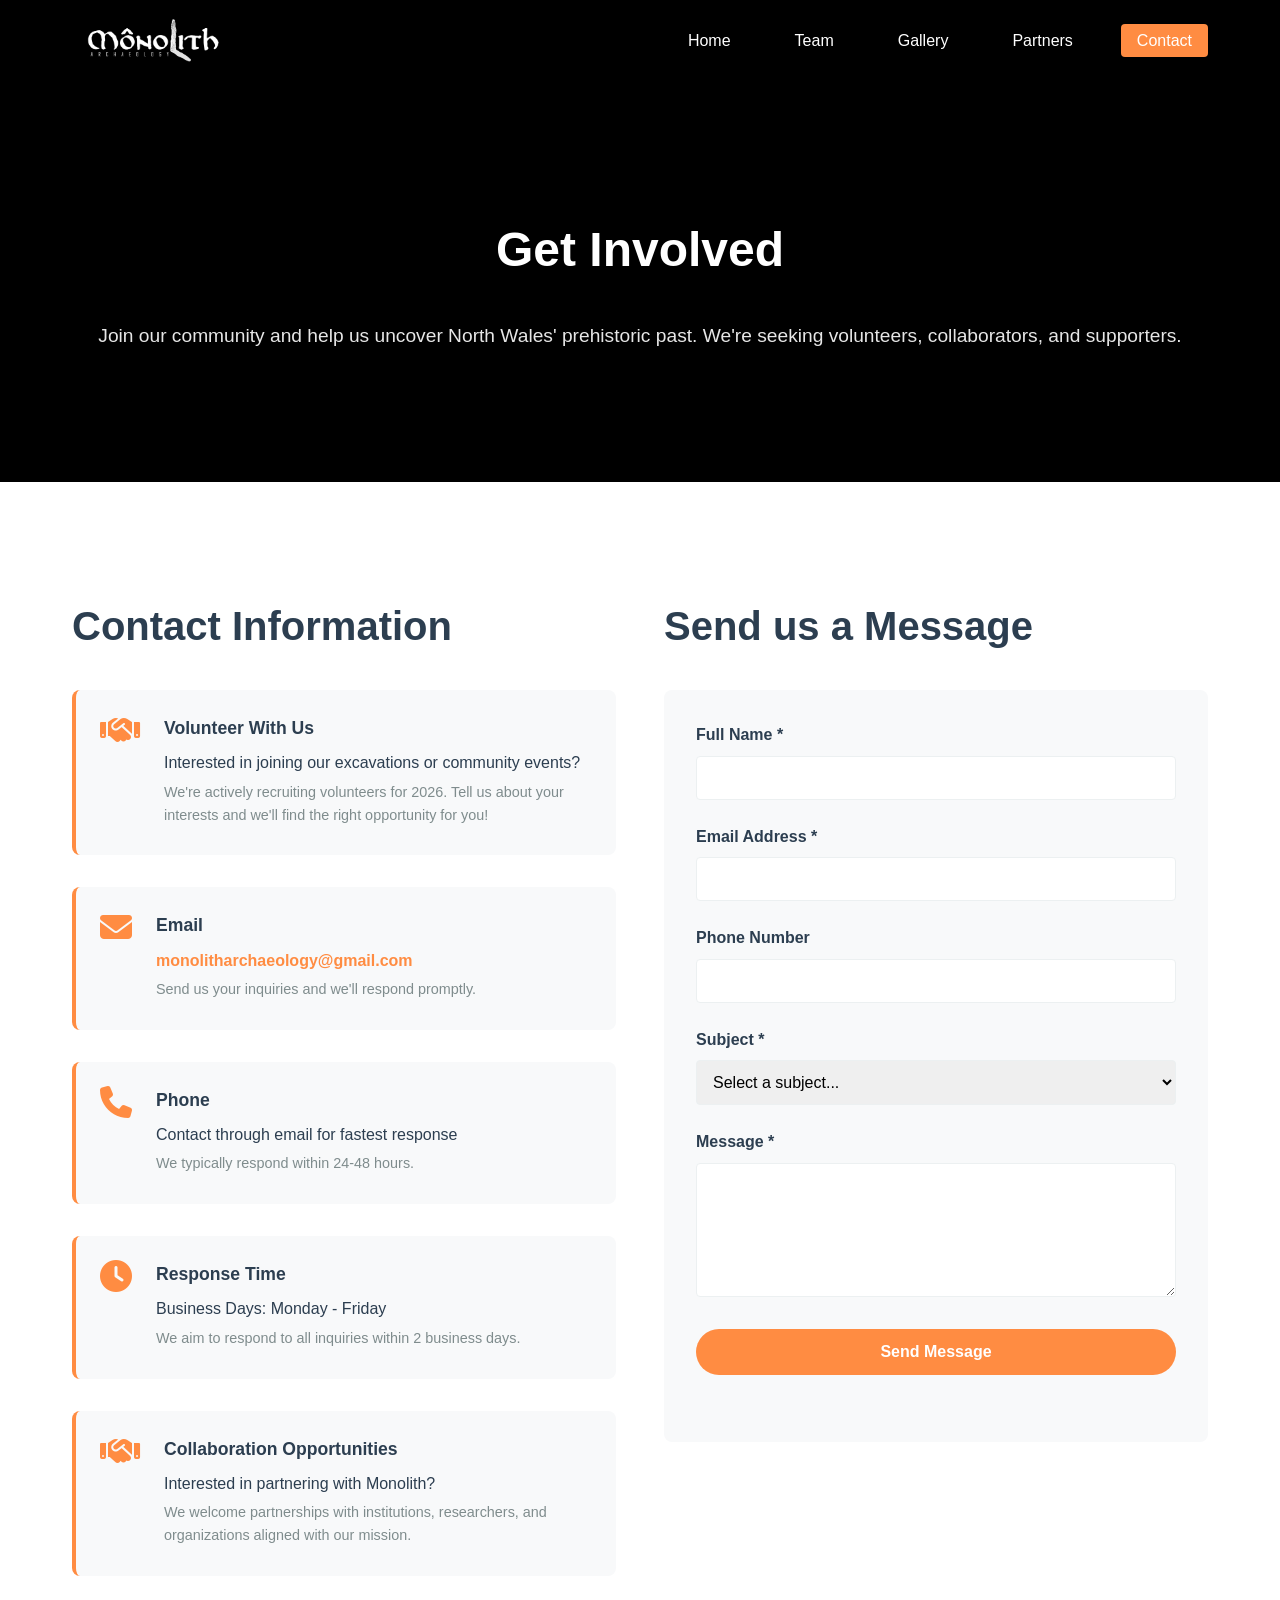
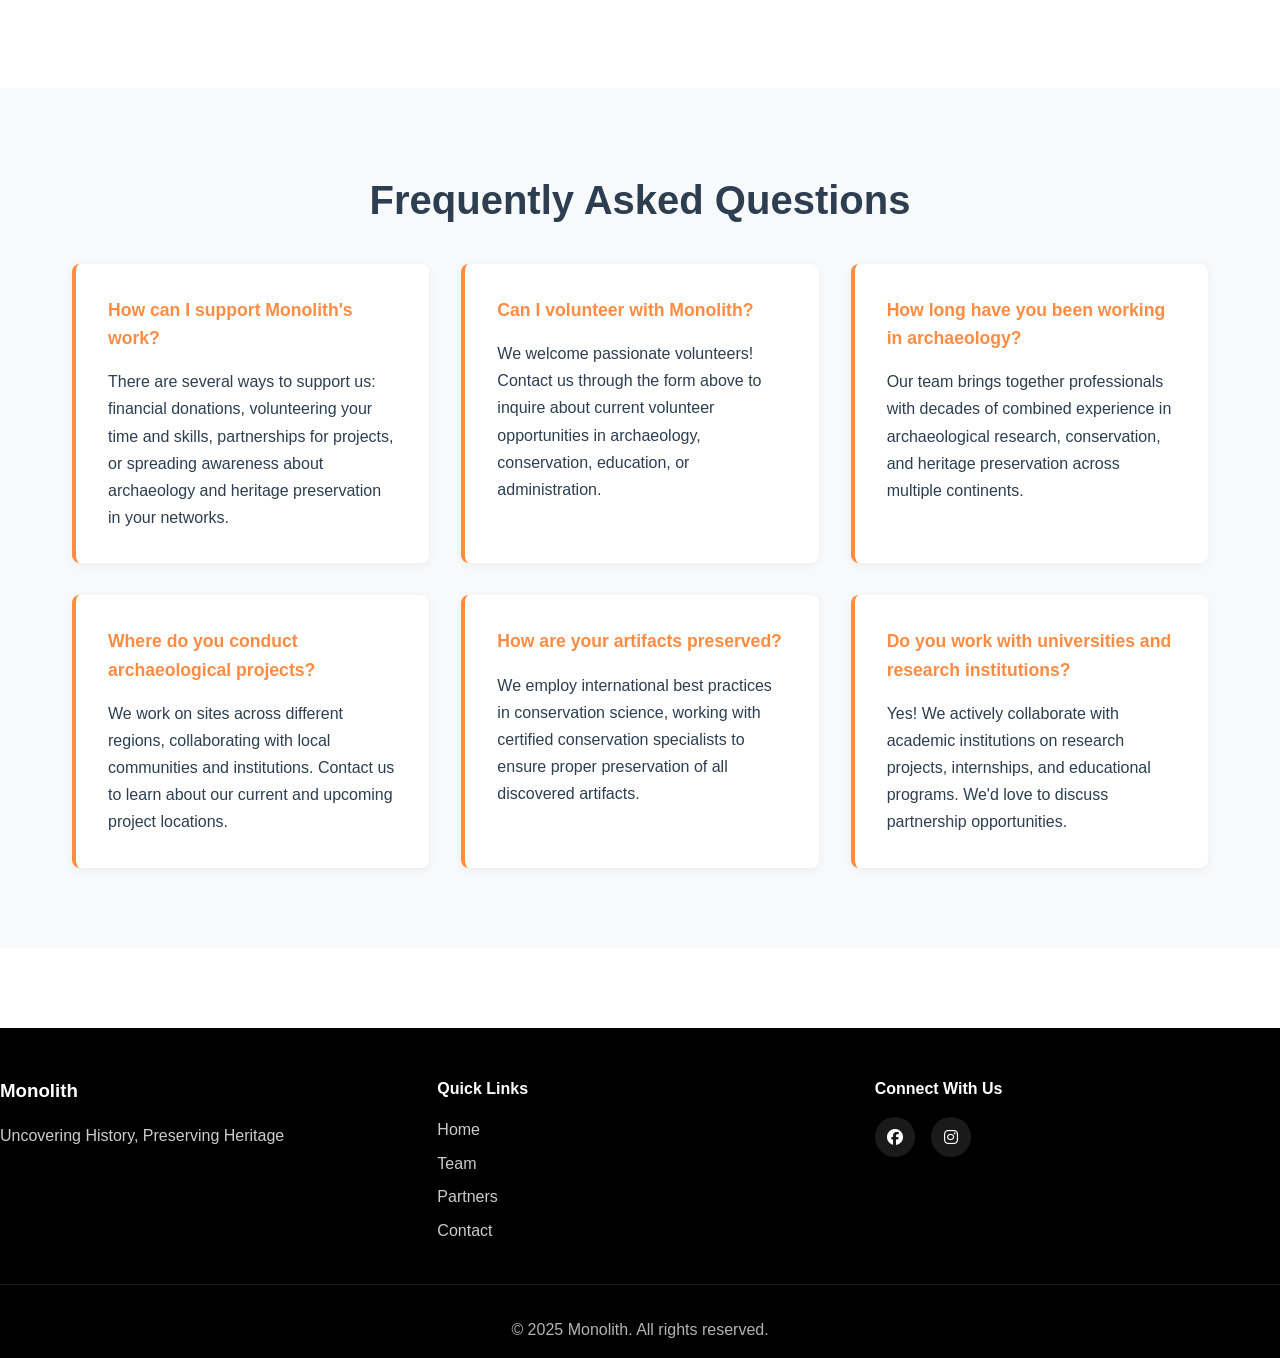
==== contact.html @ 16124c5d "basic site" ====
<!DOCTYPE html>
<html lang="en">
<head>
    <meta charset="UTF-8">
    <meta name="viewport" content="width=device-width, initial-scale=1.0">
    <title>Contact - Monolith</title>
    <link rel="stylesheet" href="styles.css">
    <link rel="stylesheet" href="https://cdnjs.cloudflare.com/ajax/libs/font-awesome/6.4.0/css/all.min.css">
</head>
<body>
    <!-- Navigation -->
    <nav class="navbar">
        <div class="nav-container">
            <a href="index.html" class="nav-logo">
                <img src="images/logos/Monolith vers. 7 W text.png" alt="Monolith Logo">
            </a>
            <div class="hamburger">
                <span></span>
                <span></span>
                <span></span>
            </div>
            <ul class="nav-menu">
                <li><a href="index.html" class="nav-link">Home</a></li>
                <li><a href="team.html" class="nav-link">Team</a></li>
                <li><a href="gallery.html" class="nav-link">Gallery</a></li>
                <li><a href="partners.html" class="nav-link">Partners</a></li>
                <li><a href="contact.html" class="nav-link active">Contact</a></li>
            </ul>
        </div>
    </nav>

    <!-- Page Header -->
    <section class="page-header">
        <h1>Get Involved</h1>
        <p>Join our community and help us uncover North Wales' prehistoric past. We're seeking volunteers, collaborators, and supporters.</p>
    </section>

    <!-- Contact Content -->
    <section class="contact-section">
        <div class="container">
            <div class="contact-wrapper">
                <!-- Contact Information -->
                <div class="contact-info">
                    <h2>Contact Information</h2>
                    
                    <div class="info-card">
                        <i class="fas fa-handshake"></i>
                        <div>
                            <h3>Volunteer With Us</h3>
                            <p>Interested in joining our excavations or community events?</p>
                            <p class="info-desc">We're actively recruiting volunteers for 2026. Tell us about your interests and we'll find the right opportunity for you!</p>
                        </div>
                    </div>

                    <div class="info-card">
                        <i class="fas fa-envelope"></i>
                        <div>
                            <h3>Email</h3>
                            <p><a href="mailto:monolitharchaeology@gmail.com">monolitharchaeology@gmail.com</a></p>
                            <p class="info-desc">Send us your inquiries and we'll respond promptly.</p>
                        </div>
                    </div>

                    <div class="info-card">
                        <i class="fas fa-phone"></i>
                        <div>
                            <h3>Phone</h3>
                            <p>Contact through email for fastest response</p>
                            <p class="info-desc">We typically respond within 24-48 hours.</p>
                        </div>
                    </div>

                    <div class="info-card">
                        <i class="fas fa-clock"></i>
                        <div>
                            <h3>Response Time</h3>
                            <p>Business Days: Monday - Friday</p>
                            <p class="info-desc">We aim to respond to all inquiries within 2 business days.</p>
                        </div>
                    </div>

                    <div class="info-card">
                        <i class="fas fa-handshake"></i>
                        <div>
                            <h3>Collaboration Opportunities</h3>
                            <p>Interested in partnering with Monolith?</p>
                            <p class="info-desc">We welcome partnerships with institutions, researchers, and organizations aligned with our mission.</p>
                        </div>
                    </div>
                </div>

                <!-- Contact Form -->
                <div class="contact-form-wrapper">
                    <h2>Send us a Message</h2>
                    <form class="contact-form" id="contactForm">
                        <div class="form-group">
                            <label for="name">Full Name *</label>
                            <input type="text" id="name" name="name" required>
                        </div>

                        <div class="form-group">
                            <label for="email">Email Address *</label>
                            <input type="email" id="email" name="email" required>
                        </div>

                        <div class="form-group">
                            <label for="phone">Phone Number</label>
                            <input type="tel" id="phone" name="phone">
                        </div>

                        <div class="form-group">
                            <label for="subject">Subject *</label>
                            <select id="subject" name="subject" required>
                                <option value="">Select a subject...</option>
                                <option value="inquiry">General Inquiry</option>
                                <option value="partnership">Partnership Opportunity</option>
                                <option value="donation">Support & Donations</option>
                                <option value="volunteer">Volunteer Opportunity</option>
                                <option value="media">Media Inquiry</option>
                                <option value="other">Other</option>
                            </select>
                        </div>

                        <div class="form-group">
                            <label for="message">Message *</label>
                            <textarea id="message" name="message" rows="6" required></textarea>
                        </div>

                        <button type="submit" class="btn btn-primary">Send Message</button>
                        <p class="form-note" id="formNote"></p>
                    </form>
                </div>
            </div>
        </div>
    </section>

    <!-- FAQ Section -->
    <section class="faq-section">
        <div class="container">
            <h2>Frequently Asked Questions</h2>
            
            <div class="faq-list">
                <div class="faq-item">
                    <h3>How can I support Monolith's work?</h3>
                    <p>There are several ways to support us: financial donations, volunteering your time and skills, partnerships for projects, or spreading awareness about archaeology and heritage preservation in your networks.</p>
                </div>

                <div class="faq-item">
                    <h3>Can I volunteer with Monolith?</h3>
                    <p>We welcome passionate volunteers! Contact us through the form above to inquire about current volunteer opportunities in archaeology, conservation, education, or administration.</p>
                </div>

                <div class="faq-item">
                    <h3>How long have you been working in archaeology?</h3>
                    <p>Our team brings together professionals with decades of combined experience in archaeological research, conservation, and heritage preservation across multiple continents.</p>
                </div>

                <div class="faq-item">
                    <h3>Where do you conduct archaeological projects?</h3>
                    <p>We work on sites across different regions, collaborating with local communities and institutions. Contact us to learn about our current and upcoming project locations.</p>
                </div>

                <div class="faq-item">
                    <h3>How are your artifacts preserved?</h3>
                    <p>We employ international best practices in conservation science, working with certified conservation specialists to ensure proper preservation of all discovered artifacts.</p>
                </div>

                <div class="faq-item">
                    <h3>Do you work with universities and research institutions?</h3>
                    <p>Yes! We actively collaborate with academic institutions on research projects, internships, and educational programs. We'd love to discuss partnership opportunities.</p>
                </div>
            </div>
        </div>
    </section>

    <!-- Footer -->
    <footer class="footer">
        <div class="footer-content">
            <div class="footer-section">
                <h3>Monolith</h3>
                <p>Uncovering History, Preserving Heritage</p>
            </div>
            <div class="footer-section">
                <h4>Quick Links</h4>
                <ul>
                    <li><a href="index.html">Home</a></li>
                    <li><a href="team.html">Team</a></li>
                    <li><a href="partners.html">Partners</a></li>
                    <li><a href="contact.html">Contact</a></li>
                </ul>
            </div>
            <div class="footer-section">
                <h4>Connect With Us</h4>
                <div class="social-links">
                    <a href="https://www.facebook.com/profile.php?id=61578710743581&sk=directory_contact_info"><i class="fab fa-facebook"></i></a>
                    <a href="https://www.instagram.com/monolith.archaeology/"><i class="fab fa-instagram"></i></a>
                </div>
            </div>
        </div>
        <div class="footer-bottom">
            <p>&copy; 2025 Monolith. All rights reserved.</p>
        </div>
    </footer>

    <script src="script.js"></script>
</body>
</html>
---- styles.css ----
/* =============================================
   GLOBAL STYLES
   ============================================= */

* {
    margin: 0;
    padding: 0;
    box-sizing: border-box;
}

:root {
    --primary-color: #ff8c42;
    --secondary-color: #000000;
    --accent-color: #1a1a1a;
    --light-bg: #f8f9fa;
    --dark-bg: #1a1a1a;
    --text-dark: #2c3e50;
    --text-light: #7f8c8d;
    --border-color: #ecf0f1;
    --white: #ffffff;
}

html {
    scroll-behavior: smooth;
}

body {
    font-family: 'Segoe UI', Tahoma, Geneva, Verdana, sans-serif;
    line-height: 1.6;
    color: var(--text-dark);
    background-color: var(--white);
}

a {
    text-decoration: none;
    color: inherit;
    transition: all 0.3s ease;
}

/* =============================================
   NAVIGATION
   ============================================= */

.navbar {
    background-color: var(--secondary-color);
    padding: 1rem 0;
    position: sticky;
    top: 0;
    z-index: 100;
    box-shadow: 0 2px 10px rgba(0, 0, 0, 0.1);
}

.nav-container {
    max-width: 1200px;
    margin: 0 auto;
    padding: 0 2rem;
    display: flex;
    justify-content: space-between;
    align-items: center;
}

.nav-logo {
    display: flex;
    align-items: center;
    font-size: 1.5rem;
    font-weight: bold;
    color: var(--white);
}

.nav-logo img {
    height: 50px;
    width: auto;
}

.nav-menu {
    display: flex;
    list-style: none;
    gap: 2rem;
}

.nav-link {
    color: var(--white);
    font-weight: 500;
    padding: 0.5rem 1rem;
    border-radius: 4px;
    transition: all 0.3s ease;
}

.nav-link:hover,
.nav-link.active {
    background-color: var(--primary-color);
    color: var(--white);
}

.hamburger {
    display: none;
    flex-direction: column;
    cursor: pointer;
    gap: 5px;
}

.hamburger span {
    width: 25px;
    height: 3px;
    background-color: var(--white);
    border-radius: 3px;
    transition: all 0.3s ease;
}

/* =============================================
   RESPONSIVE NAVIGATION
   ============================================= */

@media (max-width: 768px) {
    .hamburger {
        display: flex;
    }

    .nav-menu {
        position: absolute;
        top: 70px;
        left: 0;
        width: 100%;
        background-color: var(--secondary-color);
        flex-direction: column;
        gap: 0;
        max-height: 0;
        overflow: hidden;
        transition: max-height 0.3s ease;
    }

    .nav-menu.active {
        max-height: 400px;
    }

    .nav-menu li {
        padding: 1rem 2rem;
    }

    .nav-link {
        padding: 0.5rem 0;
    }
}

/* =============================================
   CONTAINER
   ============================================= */

.container {
    max-width: 1200px;
    margin: 0 auto;
    padding: 0 2rem;
}

/* =============================================
   HERO SECTION
   ============================================= */

.hero {
    background: var(--secondary-color);
    color: var(--white);
    padding: 120px 2rem;
    text-align: center;
    min-height: 500px;
    display: flex;
    align-items: center;
    justify-content: center;
    position: relative;
    overflow: hidden;
}

.hero-content {
    position: relative;
    z-index: 2;
    display: flex;
    flex-direction: column;
    align-items: center;
    gap: 1rem;
}

.hero-content h1 {
    margin-bottom: 0.5rem;
}

.hero-content p {
    margin-bottom: 0;
}

.hero h1 {
    font-size: 4rem;
    margin-bottom: 1rem;
    text-shadow: 2px 2px 4px rgba(0, 0, 0, 0.3);
}

.hero p {
    font-size: 1.5rem;
    margin-bottom: 2rem;
    opacity: 0.95;
}

.cta-button {
    display: inline-block;
    padding: 12px 40px;
    background-color: var(--primary-color);
    color: var(--white);
    border-radius: 50px;
    font-weight: 600;
    transition: all 0.3s ease;
    box-shadow: 0 4px 15px rgba(255, 140, 66, 0.3);
}

.cta-button:hover {
    background-color: #ff7a1f;
    transform: translateY(-3px);
    box-shadow: 0 6px 20px rgba(255, 140, 66, 0.4);
}

/* =============================================
   PAGE HEADER
   ============================================= */

.page-header {
    background: var(--secondary-color);
    color: var(--white);
    padding: 80px 2rem;
    text-align: center;
    min-height: 400px;
    display: flex;
    flex-direction: column;
    align-items: center;
    justify-content: center;
    gap: 1rem;
}

.page-header h1 {
    font-size: 3rem;
    margin-bottom: 1rem;
}

.page-header p {
    font-size: 1.2rem;
    opacity: 0.9;
}

/* =============================================
   SECTIONS
   ============================================= */

section {
    padding: 80px 0;
}

h2 {
    font-size: 2.5rem;
    margin-bottom: 2rem;
    text-align: center;
    color: var(--text-dark);
}

.section-subtitle {
    text-align: center;
    font-size: 1.1rem;
    color: var(--text-light);
    margin-bottom: 3rem;
    max-width: 700px;
    margin-left: auto;
    margin-right: auto;
}

/* =============================================
   ABOUT SECTION
   ============================================= */

.about {
    background-color: var(--white);
}

.about-text {
    max-width: 900px;
    margin: 0 auto 3rem;
    text-align: left;
}

.about-text p {
    font-size: 1.05rem;
    color: var(--text-dark);
    line-height: 1.8;
    margin-bottom: 1.5rem;
    text-align: justify;
}

.about-text p.hashtags {
    color: var(--primary-color);
    font-weight: 600;
    text-align: center;
    margin-top: 2rem;
}

.features-grid {
    display: grid;
    grid-template-columns: repeat(auto-fit, minmax(280px, 1fr));
    gap: 2rem;
    margin-top: 3rem;
}

.feature-card {
    background-color: var(--light-bg);
    padding: 2rem;
    border-radius: 8px;
    text-align: center;
    transition: all 0.3s ease;
    border: 1px solid var(--border-color);
}

.feature-card:hover {
    transform: translateY(-5px);
    box-shadow: 0 10px 25px rgba(0, 0, 0, 0.1);
    border-color: var(--primary-color);
}

.feature-card i {
    font-size: 3rem;
    color: var(--primary-color);
    margin-bottom: 1rem;
}

.feature-card h3 {
    font-size: 1.3rem;
    margin-bottom: 1rem;
    color: var(--text-dark);
}

.feature-card p {
    color: var(--text-light);
    line-height: 1.8;
}

/* =============================================
   WHAT WE DO SECTION
   ============================================= */

.what-we-do {
    background-color: var(--light-bg);
}

.services-list {
    display: grid;
    grid-template-columns: repeat(auto-fit, minmax(300px, 1fr));
    gap: 2.5rem;
    margin-top: 3rem;
}

.service-item {
    background-color: var(--white);
    padding: 2rem;
    border-radius: 8px;
    border-left: 4px solid var(--primary-color);
    box-shadow: 0 2px 10px rgba(0, 0, 0, 0.05);
    transition: all 0.3s ease;
}

.service-item:hover {
    box-shadow: 0 5px 20px rgba(0, 0, 0, 0.1);
    transform: translateX(5px);
}

.service-item h3 {
    color: var(--secondary-color);
    margin-bottom: 1rem;
    font-size: 1.2rem;
}

.service-item p {
    color: var(--text-light);
    line-height: 1.8;
}

/* =============================================
   CTA SECTION
   ============================================= */

.cta-section {
    background: linear-gradient(135deg, var(--secondary-color) 0%, var(--accent-color) 100%);
    color: var(--white);
    text-align: center;
    padding: 80px 0;
}

.cta-section h2 {
    color: var(--white);
    margin-bottom: 1rem;
}

.cta-section > .container > p {
    font-size: 1.1rem;
    margin-bottom: 2rem;
    opacity: 0.95;
}

.cta-buttons {
    display: flex;
    gap: 1.5rem;
    justify-content: center;
    flex-wrap: wrap;
}

.btn {
    display: inline-block;
    padding: 12px 35px;
    border-radius: 50px;
    font-weight: 600;
    transition: all 0.3s ease;
    border: 2px solid transparent;
}

.btn-primary {
    background-color: var(--primary-color);
    color: var(--white);
}

.btn-primary:hover {
    background-color: #ff7a1f;
    transform: translateY(-3px);
}

.btn-secondary {
    background-color: transparent;
    color: var(--white);
    border-color: var(--white);
}

.btn-secondary:hover {
    background-color: var(--white);
    color: var(--secondary-color);
}

/* =============================================
   TEAM SECTION
   ============================================= */

.team-section {
    background-color: var(--white);
}

.team-grid {
    display: grid;
    grid-template-columns: repeat(auto-fit, minmax(300px, 1fr));
    gap: 2rem;
    margin-top: 3rem;
}

.team-card {
    background-color: var(--light-bg);
    border-radius: 8px;
    overflow: hidden;
    text-align: center;
    transition: all 0.3s ease;
    box-shadow: 0 2px 10px rgba(0, 0, 0, 0.05);
}

.team-card:hover {
    transform: translateY(-8px);
    box-shadow: 0 10px 30px rgba(0, 0, 0, 0.15);
}

.team-image {
    background: linear-gradient(135deg, var(--primary-color), #ff7a1f);
    padding: 0;
    color: var(--white);
    display: flex;
    align-items: center;
    justify-content: center;
    overflow: hidden;
    width: 100%;
    aspect-ratio: 1 / 1;
    position: relative;
    border: 4px solid var(--primary-color);
}

.team-image img {
    width: 100%;
    height: 100%;
    object-fit: cover;
    object-position: center center;
}

.team-image i {
    font-size: 4rem;
}

.team-card h3 {
    font-size: 1.3rem;
    margin: 1.5rem 1rem 0.5rem;
    color: var(--text-dark);
}

.team-card .position {
    color: var(--primary-color);
    font-weight: 600;
    margin-bottom: 1rem;
    padding: 0 1rem;
}

.team-card .bio {
    color: var(--text-light);
    padding: 0 1.5rem;
    margin-bottom: 1.5rem;
    font-size: 0.95rem;
    line-height: 1.6;
}

.team-social {
    display: flex;
    gap: 1rem;
    justify-content: center;
    padding-bottom: 1.5rem;
}

.team-social a {
    display: inline-flex;
    align-items: center;
    justify-content: center;
    width: 40px;
    height: 40px;
    background-color: var(--primary-color);
    color: var(--white);
    border-radius: 50%;
    transition: all 0.3s ease;
}

.team-social a:hover {
    background-color: var(--secondary-color);
    transform: scale(1.1);
}

/* =============================================
   VALUES SECTION
   ============================================= */

.values-section {
    background-color: var(--light-bg);
}

.values-grid {
    display: grid;
    grid-template-columns: repeat(auto-fit, minmax(250px, 1fr));
    gap: 2rem;
    margin-top: 3rem;
}

.value-card {
    background-color: var(--white);
    padding: 2rem;
    border-radius: 8px;
    text-align: center;
    box-shadow: 0 2px 10px rgba(0, 0, 0, 0.05);
    transition: all 0.3s ease;
}

.value-card:hover {
    transform: translateY(-5px);
    box-shadow: 0 8px 20px rgba(0, 0, 0, 0.1);
}

.value-card i {
    font-size: 2.5rem;
    color: var(--primary-color);
    margin-bottom: 1rem;
}

.value-card h3 {
    margin-bottom: 1rem;
    color: var(--text-dark);
}

.value-card p {
    color: var(--text-light);
    line-height: 1.7;
}

/* =============================================
   PARTNERS SECTION
   ============================================= */

.partners-section {
    background-color: var(--white);
}

.partners-grid {
    display: grid;
    grid-template-columns: repeat(auto-fit, minmax(280px, 1fr));
    gap: 2rem;
    margin-top: 3rem;
}

.partner-card {
    background-color: var(--light-bg);
    padding: 2rem;
    border-radius: 8px;
    text-align: center;
    transition: all 0.3s ease;
    border: 2px solid transparent;
}

.partner-card:hover {
    border-color: var(--primary-color);
    transform: translateY(-5px);
    box-shadow: 0 10px 25px rgba(0, 0, 0, 0.1);
}

.partner-logo {
    font-size: 3rem;
    color: var(--primary-color);
    margin-bottom: 1rem;
}

.partner-card h3 {
    font-size: 1.2rem;
    margin-bottom: 1rem;
    color: var(--text-dark);
}

.partner-card p {
    color: var(--text-light);
    line-height: 1.7;
    font-size: 0.95rem;
}

/* =============================================
   FUNDERS SECTION
   ============================================= */

.funders-section {
    background-color: var(--light-bg);
}

.funders-grid {
    display: grid;
    grid-template-columns: repeat(auto-fit, minmax(250px, 1fr));
    gap: 2rem;
    margin-top: 3rem;
}

.funder-card {
    background-color: var(--white);
    padding: 2rem;
    border-radius: 8px;
    text-align: center;
    box-shadow: 0 2px 10px rgba(0, 0, 0, 0.05);
    transition: all 0.3s ease;
}

.funder-card:hover {
    transform: scale(1.05);
    box-shadow: 0 8px 20px rgba(0, 0, 0, 0.1);
}

.funder-card i {
    font-size: 2.5rem;
    color: var(--primary-color);
    margin-bottom: 1rem;
}

.funder-card h3 {
    margin-bottom: 1rem;
    color: var(--text-dark);
    font-size: 1.1rem;
}

.funder-card p {
    color: var(--text-light);
    line-height: 1.7;
    font-size: 0.95rem;
}

/* =============================================
   SPONSORS SECTION
   ============================================= */

.sponsors-section {
    background-color: var(--white);
}

.sponsors-grid {
    display: grid;
    grid-template-columns: repeat(auto-fit, minmax(250px, 1fr));
    gap: 2rem;
    margin-top: 3rem;
}

.sponsor-item {
    background-color: var(--light-bg);
    padding: 2rem;
    border-radius: 8px;
    border-left: 4px solid var(--primary-color);
}

.sponsor-item h4 {
    color: var(--primary-color);
    margin-bottom: 1rem;
    font-size: 1.1rem;
}

.sponsor-item ul {
    list-style: none;
}

.sponsor-item li {
    color: var(--text-dark);
    padding: 0.5rem 0;
    border-bottom: 1px solid var(--border-color);
}

.sponsor-item li:last-child {
    border-bottom: none;
}

/* =============================================
   SUPPORTERS SECTION
   ============================================= */

.supporters-section {
    background-color: var(--light-bg);
}

.supporters-message {
    background-color: var(--white);
    padding: 3rem;
    border-radius: 8px;
    border-left: 4px solid var(--primary-color);
    max-width: 800px;
    margin: 0 auto;
}

.supporters-message p {
    margin-bottom: 1.5rem;
    color: var(--text-dark);
    line-height: 1.8;
}

.supporters-message strong {
    color: var(--secondary-color);
}

.support-list {
    list-style: none;
    margin-bottom: 2rem;
    padding-left: 0;
}

.support-list li {
    padding: 0.8rem 0;
    padding-left: 2rem;
    color: var(--text-dark);
    position: relative;
}

.support-list li:before {
    content: '✓';
    position: absolute;
    left: 0;
    color: var(--primary-color);
    font-weight: bold;
    font-size: 1.2rem;
}

.supporters-message .btn {
    display: block;
    text-align: center;
}

/* =============================================
   CONTACT SECTION
   ============================================= */

.contact-section {
    background-color: var(--white);
}

.contact-wrapper {
    display: grid;
    grid-template-columns: 1fr 1fr;
    gap: 3rem;
    margin-top: 2rem;
}

@media (max-width: 768px) {
    .contact-wrapper {
        grid-template-columns: 1fr;
    }
}

.contact-info h2,
.contact-form-wrapper h2 {
    text-align: left;
    margin-top: 0;
}

.info-card {
    display: flex;
    gap: 1.5rem;
    margin-bottom: 2rem;
    padding: 1.5rem;
    background-color: var(--light-bg);
    border-radius: 8px;
    border-left: 4px solid var(--primary-color);
}

.info-card i {
    font-size: 2rem;
    color: var(--primary-color);
    flex-shrink: 0;
}

.info-card h3 {
    font-size: 1.1rem;
    margin-bottom: 0.5rem;
    color: var(--text-dark);
}

.info-card p {
    color: var(--text-dark);
    margin: 0.3rem 0;
}

.info-desc {
    font-size: 0.9rem;
    color: var(--text-light) !important;
}

.info-card a {
    color: var(--primary-color);
    font-weight: 600;
}

.info-card a:hover {
    color: #ff7a1f;
}

/* =============================================
   FORM STYLES
   ============================================= */

.contact-form {
    background-color: var(--light-bg);
    padding: 2rem;
    border-radius: 8px;
}

.form-group {
    margin-bottom: 1.5rem;
}

label {
    display: block;
    margin-bottom: 0.5rem;
    font-weight: 600;
    color: var(--text-dark);
}

input,
select,
textarea {
    width: 100%;
    padding: 0.75rem;
    border: 1px solid var(--border-color);
    border-radius: 4px;
    font-family: inherit;
    font-size: 1rem;
    transition: all 0.3s ease;
}

input:focus,
select:focus,
textarea:focus {
    outline: none;
    border-color: var(--primary-color);
    box-shadow: 0 0 0 3px rgba(255, 140, 66, 0.1);
}

textarea {
    resize: vertical;
}

.contact-form button {
    width: 100%;
    padding: 0.75rem;
    font-size: 1rem;
}

.form-note {
    text-align: center;
    margin-top: 1rem;
    font-size: 0.9rem;
    min-height: 1.2rem;
}

.form-note.success {
    color: #27ae60;
}

.form-note.error {
    color: #e74c3c;
}

/* =============================================
   FAQ SECTION
   ============================================= */

.faq-section {
    background-color: var(--light-bg);
}

.faq-list {
    display: grid;
    grid-template-columns: repeat(auto-fit, minmax(350px, 1fr));
    gap: 2rem;
    margin-top: 2rem;
}

.faq-item {
    background-color: var(--white);
    padding: 2rem;
    border-radius: 8px;
    border-left: 4px solid var(--primary-color);
    box-shadow: 0 2px 10px rgba(0, 0, 0, 0.05);
}

.faq-item h3 {
    color: var(--primary-color);
    margin-bottom: 1rem;
    font-size: 1.1rem;
}

.faq-item p {
    color: var(--text-dark);
    line-height: 1.7;
}

/* =============================================
   FOOTER
   ============================================= */

.footer {
    background-color: var(--secondary-color);
    color: var(--white);
    padding: 3rem 0 1rem;
    margin-top: 5rem;
}

.footer-content {
    display: grid;
    grid-template-columns: repeat(auto-fit, minmax(250px, 1fr));
    gap: 2rem;
    margin-bottom: 2rem;
}

.footer-section h3,
.footer-section h4 {
    color: var(--white);
    margin-bottom: 1rem;
}

.footer-section p {
    color: rgba(255, 255, 255, 0.8);
    line-height: 1.7;
    margin-bottom: 1rem;
}

.footer-section ul {
    list-style: none;
}

.footer-section ul li {
    margin-bottom: 0.5rem;
}

.footer-section a {
    color: rgba(255, 255, 255, 0.8);
    transition: color 0.3s ease;
}

.footer-section a:hover {
    color: var(--primary-color);
}

.social-links {
    display: flex;
    gap: 1rem;
}

.social-links a {
    display: inline-flex;
    align-items: center;
    justify-content: center;
    width: 40px;
    height: 40px;
    background-color: rgba(255, 255, 255, 0.1);
    border-radius: 50%;
    color: var(--white);
    transition: all 0.3s ease;
}

.social-links a:hover {
    background-color: var(--primary-color);
    transform: translateY(-3px);
}

.footer-bottom {
    border-top: 1px solid rgba(255, 255, 255, 0.1);
    padding-top: 2rem;
    text-align: center;
    color: rgba(255, 255, 255, 0.7);
}

/* =============================================
   RESPONSIVE DESIGN
   ============================================= */

@media (max-width: 768px) {
    h2 {
        font-size: 2rem;
    }

    .hero h1 {
        font-size: 2.5rem;
    }

    .hero p {
        font-size: 1.2rem;
    }

    .page-header h1 {
        font-size: 2rem;
    }

    section {
        padding: 50px 0;
    }

    .container {
        padding: 0 1.5rem;
    }
}

/* =============================================
   GALLERY SECTION
   ============================================= */

.gallery-section {
    background-color: var(--white);
    padding: 60px 0;
}

.gallery-grid {
    display: grid;
    grid-template-columns: repeat(auto-fill, minmax(280px, 1fr));
    gap: 2rem;
    margin-bottom: 3rem;
}

.gallery-item {
    position: relative;
    overflow: hidden;
    border-radius: 8px;
    cursor: pointer;
    box-shadow: 0 2px 10px rgba(0, 0, 0, 0.1);
    transition: all 0.3s ease;
    aspect-ratio: 1 / 1;
}

.gallery-item img {
    width: 100%;
    height: 100%;
    object-fit: cover;
    object-position: center;
    transition: transform 0.3s ease;
}

.gallery-item:hover img {
    transform: scale(1.1);
}

.gallery-overlay {
    position: absolute;
    top: 0;
    left: 0;
    right: 0;
    bottom: 0;
    background-color: rgba(0, 0, 0, 0.6);
    display: flex;
    align-items: center;
    justify-content: center;
    opacity: 0;
    transition: opacity 0.3s ease;
}

.gallery-item:hover .gallery-overlay {
    opacity: 1;
}

.gallery-overlay i {
    font-size: 2.5rem;
    color: var(--primary-color);
}

/* Gallery Modal */
.gallery-modal {
    display: none;
    position: fixed;
    z-index: 1000;
    left: 0;
    top: 0;
    width: 100%;
    height: 100%;
    background-color: rgba(0, 0, 0, 0.9);
    align-items: center;
    justify-content: center;
    animation: fadeIn 0.3s ease;
}

@keyframes fadeIn {
    from {
        opacity: 0;
    }
    to {
        opacity: 1;
    }
}

.gallery-modal-content {
    max-width: 90%;
    max-height: 90vh;
    object-fit: contain;
    animation: slideIn 0.3s ease;
}

@keyframes slideIn {
    from {
        transform: scale(0.8);
        opacity: 0;
    }
    to {
        transform: scale(1);
        opacity: 1;
    }
}

.gallery-modal-close {
    position: absolute;
    top: 20px;
    right: 40px;
    color: var(--primary-color);
    font-size: 40px;
    font-weight: bold;
    cursor: pointer;
    transition: all 0.3s ease;
}

.gallery-modal-close:hover {
    color: #ff7a1f;
    transform: scale(1.2);
}

/* Loading Spinner */
.loading-spinner {
    display: flex;
    justify-content: center;
    padding: 2rem;
}

.loading-spinner i {
    font-size: 2.5rem;
    color: var(--primary-color);
}

/* Responsive Gallery */
@media (max-width: 768px) {
    .gallery-grid {
        grid-template-columns: repeat(auto-fill, minmax(200px, 1fr));
        gap: 1.5rem;
    }

    .gallery-overlay i {
        font-size: 2rem;
    }

    .gallery-modal-close {
        right: 20px;
        font-size: 30px;
    }
}

@media (max-width: 480px) {
    .gallery-grid {
        grid-template-columns: repeat(auto-fill, minmax(150px, 1fr));
        gap: 1rem;
    }

    .gallery-overlay i {
        font-size: 1.5rem;
    }

    .gallery-modal-content {
        max-width: 95%;
        max-height: 85vh;
    }
}
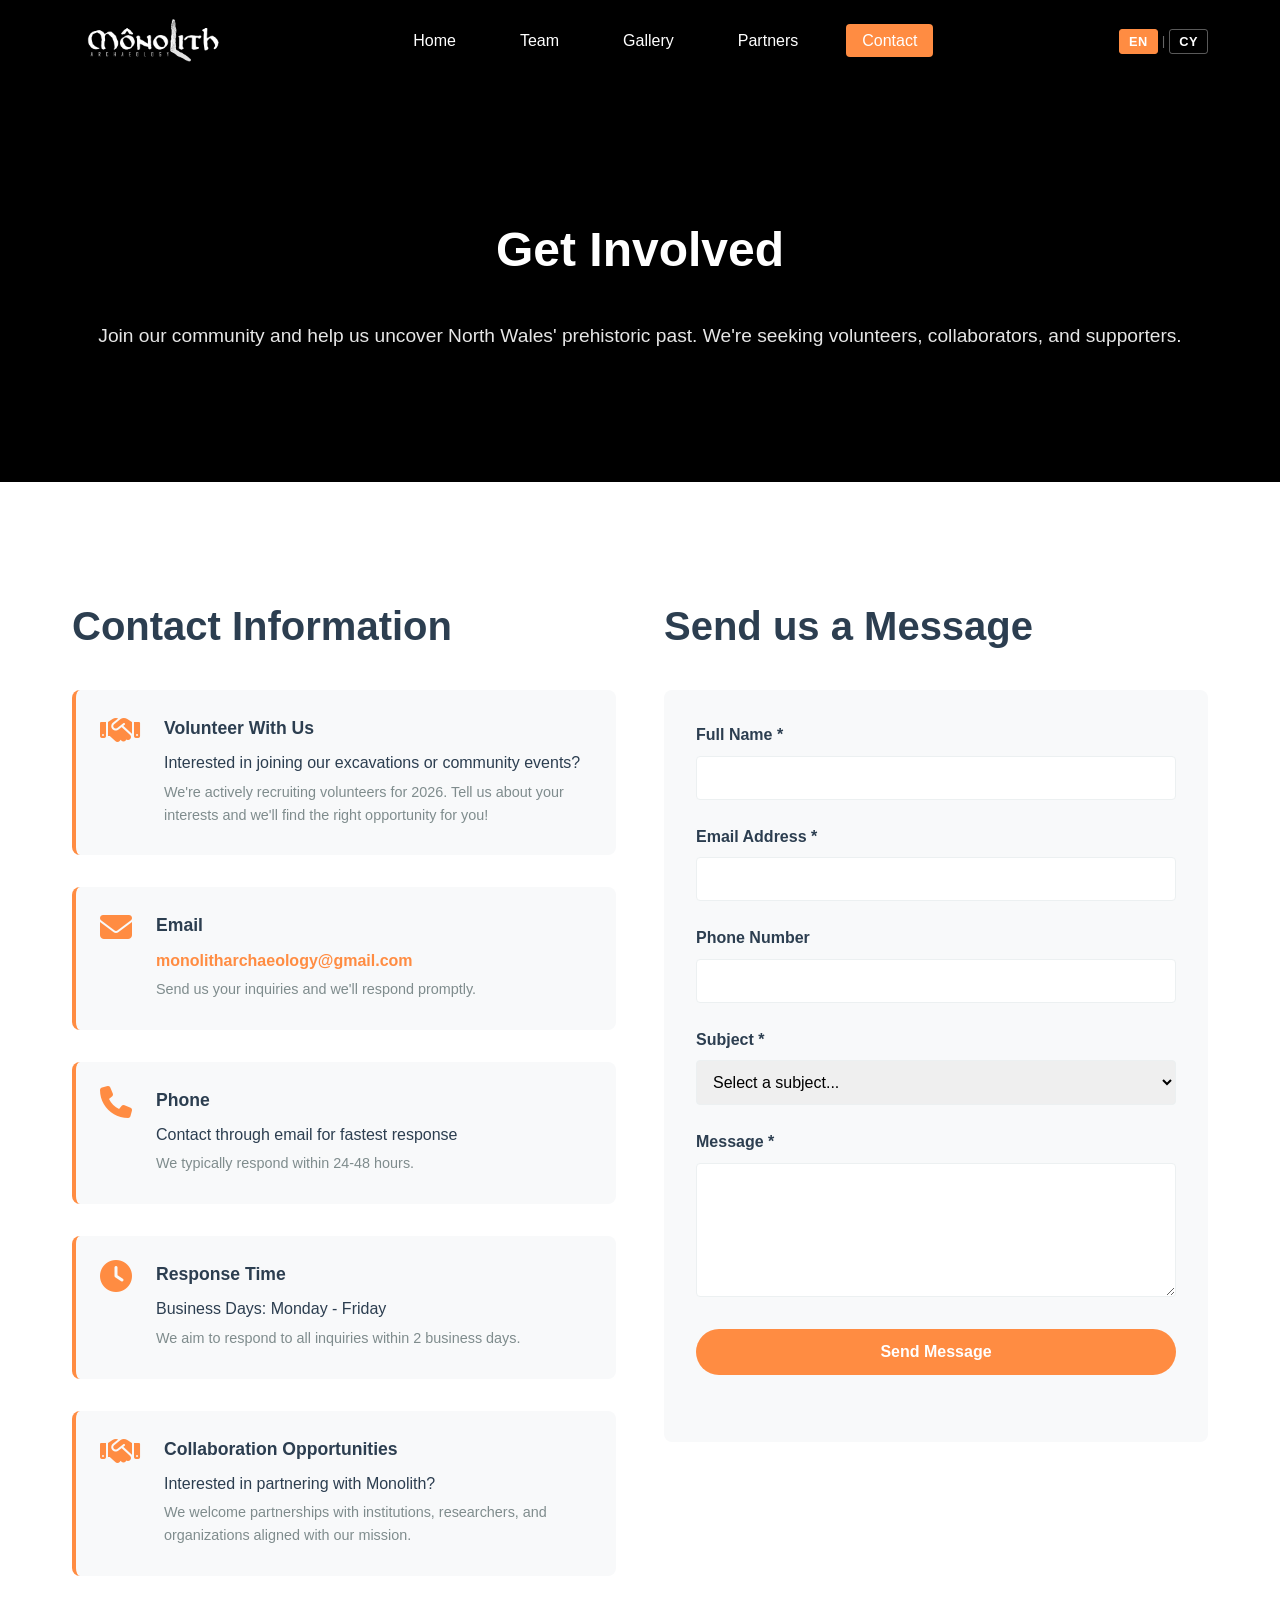
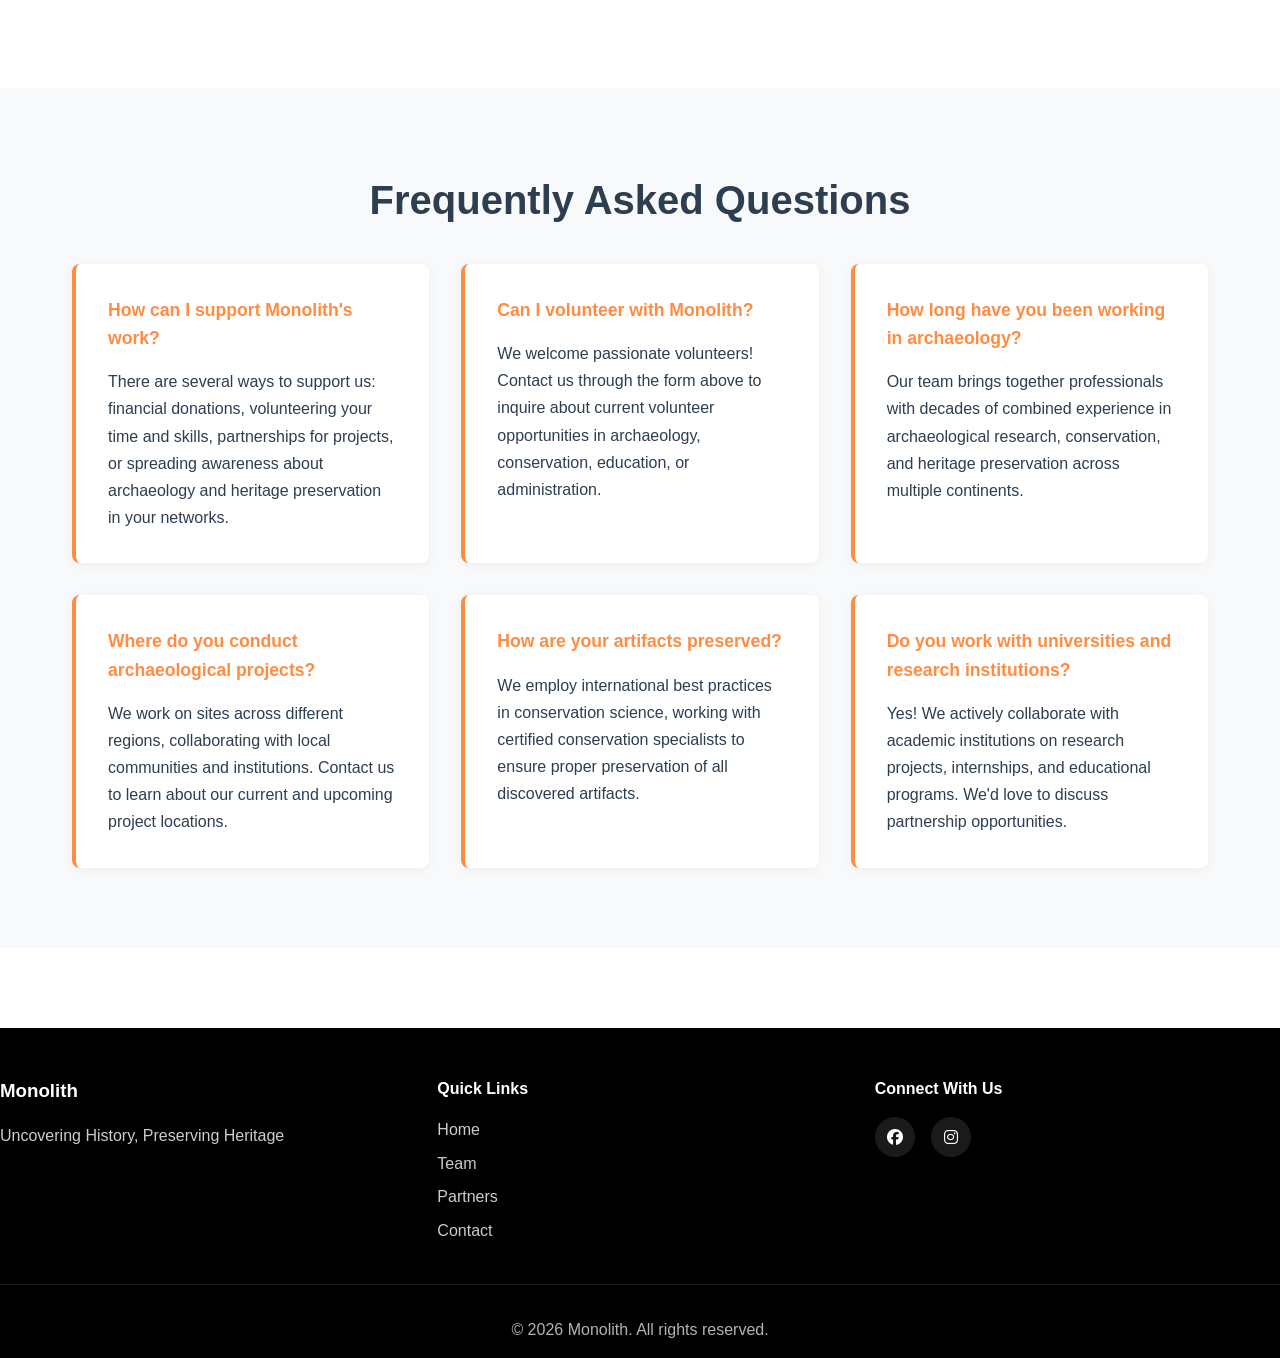
==== commit 678b6c35: "translate added welsh traslation and lang toggle" ====
--- a/contact.html
+++ b/contact.html
@@ -20,19 +20,24 @@
                 <span></span>
             </div>
             <ul class="nav-menu">
-                <li><a href="index.html" class="nav-link">Home</a></li>
-                <li><a href="team.html" class="nav-link">Team</a></li>
-                <li><a href="gallery.html" class="nav-link">Gallery</a></li>
-                <li><a href="partners.html" class="nav-link">Partners</a></li>
-                <li><a href="contact.html" class="nav-link active">Contact</a></li>
+                <li><a href="index.html" class="nav-link" data-i18n="nav.home">Home</a></li>
+                <li><a href="team.html" class="nav-link" data-i18n="nav.team">Team</a></li>
+                <li><a href="gallery.html" class="nav-link" data-i18n="nav.gallery">Gallery</a></li>
+                <li><a href="partners.html" class="nav-link" data-i18n="nav.partners">Partners</a></li>
+                <li><a href="contact.html" class="nav-link active" data-i18n="nav.contact">Contact</a></li>
             </ul>
+            <div class="lang-toggle">
+                <button class="lang-btn" data-lang="en">EN</button>
+                <span class="lang-sep">|</span>
+                <button class="lang-btn" data-lang="cy">CY</button>
+            </div>
         </div>
     </nav>
 
     <!-- Page Header -->
     <section class="page-header">
-        <h1>Get Involved</h1>
-        <p>Join our community and help us uncover North Wales' prehistoric past. We're seeking volunteers, collaborators, and supporters.</p>
+        <h1 data-i18n="contact.header.h1">Get Involved</h1>
+        <p data-i18n="contact.header.p">Join our community and help us uncover North Wales' prehistoric past. We're seeking volunteers, collaborators, and supporters.</p>
     </section>
 
     <!-- Contact Content -->
@@ -41,92 +46,92 @@
             <div class="contact-wrapper">
                 <!-- Contact Information -->
                 <div class="contact-info">
-                    <h2>Contact Information</h2>
+                    <h2 data-i18n="contact.info.h2">Contact Information</h2>
                     
                     <div class="info-card">
                         <i class="fas fa-handshake"></i>
                         <div>
-                            <h3>Volunteer With Us</h3>
-                            <p>Interested in joining our excavations or community events?</p>
-                            <p class="info-desc">We're actively recruiting volunteers for 2026. Tell us about your interests and we'll find the right opportunity for you!</p>
+                            <h3 data-i18n="contact.vol.h3">Volunteer With Us</h3>
+                            <p data-i18n="contact.vol.p1">Interested in joining our excavations or community events?</p>
+                            <p class="info-desc" data-i18n="contact.vol.p2">We're actively recruiting volunteers for 2026. Tell us about your interests and we'll find the right opportunity for you!</p>
                         </div>
                     </div>
 
                     <div class="info-card">
                         <i class="fas fa-envelope"></i>
                         <div>
-                            <h3>Email</h3>
+                            <h3 data-i18n="contact.email.h3">Email</h3>
                             <p><a href="mailto:monolitharchaeology@gmail.com">monolitharchaeology@gmail.com</a></p>
-                            <p class="info-desc">Send us your inquiries and we'll respond promptly.</p>
+                            <p class="info-desc" data-i18n="contact.email.p2">Send us your inquiries and we'll respond promptly.</p>
                         </div>
                     </div>
 
                     <div class="info-card">
                         <i class="fas fa-phone"></i>
                         <div>
-                            <h3>Phone</h3>
-                            <p>Contact through email for fastest response</p>
-                            <p class="info-desc">We typically respond within 24-48 hours.</p>
+                            <h3 data-i18n="contact.phone.h3">Phone</h3>
+                            <p data-i18n="contact.phone.p1">Contact through email for fastest response</p>
+                            <p class="info-desc" data-i18n="contact.phone.p2">We typically respond within 24-48 hours.</p>
                         </div>
                     </div>
 
                     <div class="info-card">
                         <i class="fas fa-clock"></i>
                         <div>
-                            <h3>Response Time</h3>
-                            <p>Business Days: Monday - Friday</p>
-                            <p class="info-desc">We aim to respond to all inquiries within 2 business days.</p>
+                            <h3 data-i18n="contact.resp.h3">Response Time</h3>
+                            <p data-i18n="contact.resp.p1">Business Days: Monday - Friday</p>
+                            <p class="info-desc" data-i18n="contact.resp.p2">We aim to respond to all inquiries within 2 business days.</p>
                         </div>
                     </div>
 
                     <div class="info-card">
                         <i class="fas fa-handshake"></i>
                         <div>
-                            <h3>Collaboration Opportunities</h3>
-                            <p>Interested in partnering with Monolith?</p>
-                            <p class="info-desc">We welcome partnerships with institutions, researchers, and organizations aligned with our mission.</p>
+                            <h3 data-i18n="contact.collab.h3">Collaboration Opportunities</h3>
+                            <p data-i18n="contact.collab.p1">Interested in partnering with Monolith?</p>
+                            <p class="info-desc" data-i18n="contact.collab.p2">We welcome partnerships with institutions, researchers, and organizations aligned with our mission.</p>
                         </div>
                     </div>
                 </div>
 
                 <!-- Contact Form -->
                 <div class="contact-form-wrapper">
-                    <h2>Send us a Message</h2>
+                    <h2 data-i18n="contact.form.h2">Send us a Message</h2>
                     <form class="contact-form" id="contactForm">
                         <div class="form-group">
-                            <label for="name">Full Name *</label>
+                            <label for="name" data-i18n="contact.form.name">Full Name *</label>
                             <input type="text" id="name" name="name" required>
                         </div>
 
                         <div class="form-group">
-                            <label for="email">Email Address *</label>
+                            <label for="email" data-i18n="contact.form.email">Email Address *</label>
                             <input type="email" id="email" name="email" required>
                         </div>
 
                         <div class="form-group">
-                            <label for="phone">Phone Number</label>
+                            <label for="phone" data-i18n="contact.form.phone">Phone Number</label>
                             <input type="tel" id="phone" name="phone">
                         </div>
 
                         <div class="form-group">
-                            <label for="subject">Subject *</label>
+                            <label for="subject" data-i18n="contact.form.subject">Subject *</label>
                             <select id="subject" name="subject" required>
-                                <option value="">Select a subject...</option>
-                                <option value="inquiry">General Inquiry</option>
-                                <option value="partnership">Partnership Opportunity</option>
-                                <option value="donation">Support & Donations</option>
-                                <option value="volunteer">Volunteer Opportunity</option>
-                                <option value="media">Media Inquiry</option>
-                                <option value="other">Other</option>
+                                <option value="" data-i18n="contact.form.opt0">Select a subject...</option>
+                                <option value="inquiry" data-i18n="contact.form.opt1">General Inquiry</option>
+                                <option value="partnership" data-i18n="contact.form.opt2">Partnership Opportunity</option>
+                                <option value="donation" data-i18n="contact.form.opt3">Support & Donations</option>
+                                <option value="volunteer" data-i18n="contact.form.opt4">Volunteer Opportunity</option>
+                                <option value="media" data-i18n="contact.form.opt5">Media Inquiry</option>
+                                <option value="other" data-i18n="contact.form.opt6">Other</option>
                             </select>
                         </div>
 
                         <div class="form-group">
-                            <label for="message">Message *</label>
+                            <label for="message" data-i18n="contact.form.message">Message *</label>
                             <textarea id="message" name="message" rows="6" required></textarea>
                         </div>
 
-                        <button type="submit" class="btn btn-primary">Send Message</button>
+                        <button type="submit" class="btn btn-primary" data-i18n="contact.form.submit">Send Message</button>
                         <p class="form-note" id="formNote"></p>
                     </form>
                 </div>
@@ -137,37 +142,37 @@
     <!-- FAQ Section -->
     <section class="faq-section">
         <div class="container">
-            <h2>Frequently Asked Questions</h2>
+            <h2 data-i18n="contact.faq.h2">Frequently Asked Questions</h2>
             
             <div class="faq-list">
                 <div class="faq-item">
-                    <h3>How can I support Monolith's work?</h3>
-                    <p>There are several ways to support us: financial donations, volunteering your time and skills, partnerships for projects, or spreading awareness about archaeology and heritage preservation in your networks.</p>
-                </div>
-
-                <div class="faq-item">
-                    <h3>Can I volunteer with Monolith?</h3>
-                    <p>We welcome passionate volunteers! Contact us through the form above to inquire about current volunteer opportunities in archaeology, conservation, education, or administration.</p>
-                </div>
-
-                <div class="faq-item">
-                    <h3>How long have you been working in archaeology?</h3>
-                    <p>Our team brings together professionals with decades of combined experience in archaeological research, conservation, and heritage preservation across multiple continents.</p>
-                </div>
-
-                <div class="faq-item">
-                    <h3>Where do you conduct archaeological projects?</h3>
-                    <p>We work on sites across different regions, collaborating with local communities and institutions. Contact us to learn about our current and upcoming project locations.</p>
-                </div>
-
-                <div class="faq-item">
-                    <h3>How are your artifacts preserved?</h3>
-                    <p>We employ international best practices in conservation science, working with certified conservation specialists to ensure proper preservation of all discovered artifacts.</p>
-                </div>
-
-                <div class="faq-item">
-                    <h3>Do you work with universities and research institutions?</h3>
-                    <p>Yes! We actively collaborate with academic institutions on research projects, internships, and educational programs. We'd love to discuss partnership opportunities.</p>
+                    <h3 data-i18n="contact.faq.q1">How can I support Monolith's work?</h3>
+                    <p data-i18n="contact.faq.a1">There are several ways to support us: financial donations, volunteering your time and skills, partnerships for projects, or spreading awareness about archaeology and heritage preservation in your networks.</p>
+                </div>
+
+                <div class="faq-item">
+                    <h3 data-i18n="contact.faq.q2">Can I volunteer with Monolith?</h3>
+                    <p data-i18n="contact.faq.a2">We welcome passionate volunteers! Contact us through the form above to inquire about current volunteer opportunities in archaeology, conservation, education, or administration.</p>
+                </div>
+
+                <div class="faq-item">
+                    <h3 data-i18n="contact.faq.q3">How long have you been working in archaeology?</h3>
+                    <p data-i18n="contact.faq.a3">Our team brings together professionals with decades of combined experience in archaeological research, conservation, and heritage preservation across multiple continents.</p>
+                </div>
+
+                <div class="faq-item">
+                    <h3 data-i18n="contact.faq.q4">Where do you conduct archaeological projects?</h3>
+                    <p data-i18n="contact.faq.a4">We work on sites across different regions, collaborating with local communities and institutions. Contact us to learn about our current and upcoming project locations.</p>
+                </div>
+
+                <div class="faq-item">
+                    <h3 data-i18n="contact.faq.q5">How are your artifacts preserved?</h3>
+                    <p data-i18n="contact.faq.a5">We employ international best practices in conservation science, working with certified conservation specialists to ensure proper preservation of all discovered artifacts.</p>
+                </div>
+
+                <div class="faq-item">
+                    <h3 data-i18n="contact.faq.q6">Do you work with universities and research institutions?</h3>
+                    <p data-i18n="contact.faq.a6">Yes! We actively collaborate with academic institutions on research projects, internships, and educational programs. We'd love to discuss partnership opportunities.</p>
                 </div>
             </div>
         </div>
@@ -178,19 +183,19 @@
         <div class="footer-content">
             <div class="footer-section">
                 <h3>Monolith</h3>
-                <p>Uncovering History, Preserving Heritage</p>
+                <p data-i18n="footer.tagline">Uncovering History, Preserving Heritage</p>
             </div>
             <div class="footer-section">
-                <h4>Quick Links</h4>
+                <h4 data-i18n="footer.quickLinks">Quick Links</h4>
                 <ul>
-                    <li><a href="index.html">Home</a></li>
-                    <li><a href="team.html">Team</a></li>
-                    <li><a href="partners.html">Partners</a></li>
-                    <li><a href="contact.html">Contact</a></li>
+                    <li><a href="index.html" data-i18n="nav.home">Home</a></li>
+                    <li><a href="team.html" data-i18n="nav.team">Team</a></li>
+                    <li><a href="partners.html" data-i18n="nav.partners">Partners</a></li>
+                    <li><a href="contact.html" data-i18n="nav.contact">Contact</a></li>
                 </ul>
             </div>
             <div class="footer-section">
-                <h4>Connect With Us</h4>
+                <h4 data-i18n="footer.connect">Connect With Us</h4>
                 <div class="social-links">
                     <a href="https://www.facebook.com/profile.php?id=61578710743581&sk=directory_contact_info"><i class="fab fa-facebook"></i></a>
                     <a href="https://www.instagram.com/monolith.archaeology/"><i class="fab fa-instagram"></i></a>
@@ -198,10 +203,11 @@
             </div>
         </div>
         <div class="footer-bottom">
-            <p>&copy; 2025 Monolith. All rights reserved.</p>
+            <p data-i18n="footer.copyright">&copy; 2026 Monolith. All rights reserved.</p>
         </div>
     </footer>
 
+    <script src="translations.js"></script>
     <script src="script.js"></script>
 </body>
 </html>
--- a/styles.css
+++ b/styles.css
@@ -70,6 +70,47 @@
 .nav-logo img {
     height: 50px;
     width: auto;
+}
+
+/* ── Language Toggle ── */
+.lang-toggle {
+    display: flex;
+    align-items: center;
+    gap: 0.25rem;
+    margin-left: 1.5rem;
+}
+
+.lang-btn {
+    background: none;
+    border: 1px solid rgba(255, 255, 255, 0.35);
+    color: var(--white);
+    padding: 0.25rem 0.55rem;
+    cursor: pointer;
+    font-size: 0.8rem;
+    font-weight: 700;
+    font-family: inherit;
+    letter-spacing: 0.05em;
+    border-radius: 3px;
+    transition: background-color 0.25s ease, border-color 0.25s ease;
+}
+
+.lang-btn:hover,
+.lang-btn.active {
+    background-color: var(--primary-color);
+    border-color: var(--primary-color);
+    color: var(--white);
+}
+
+.lang-sep {
+    color: rgba(255, 255, 255, 0.4);
+    font-size: 0.85rem;
+    user-select: none;
+}
+
+@media (max-width: 768px) {
+    .lang-toggle {
+        margin-left: 0.75rem;
+    }
 }
 
 .nav-menu {
